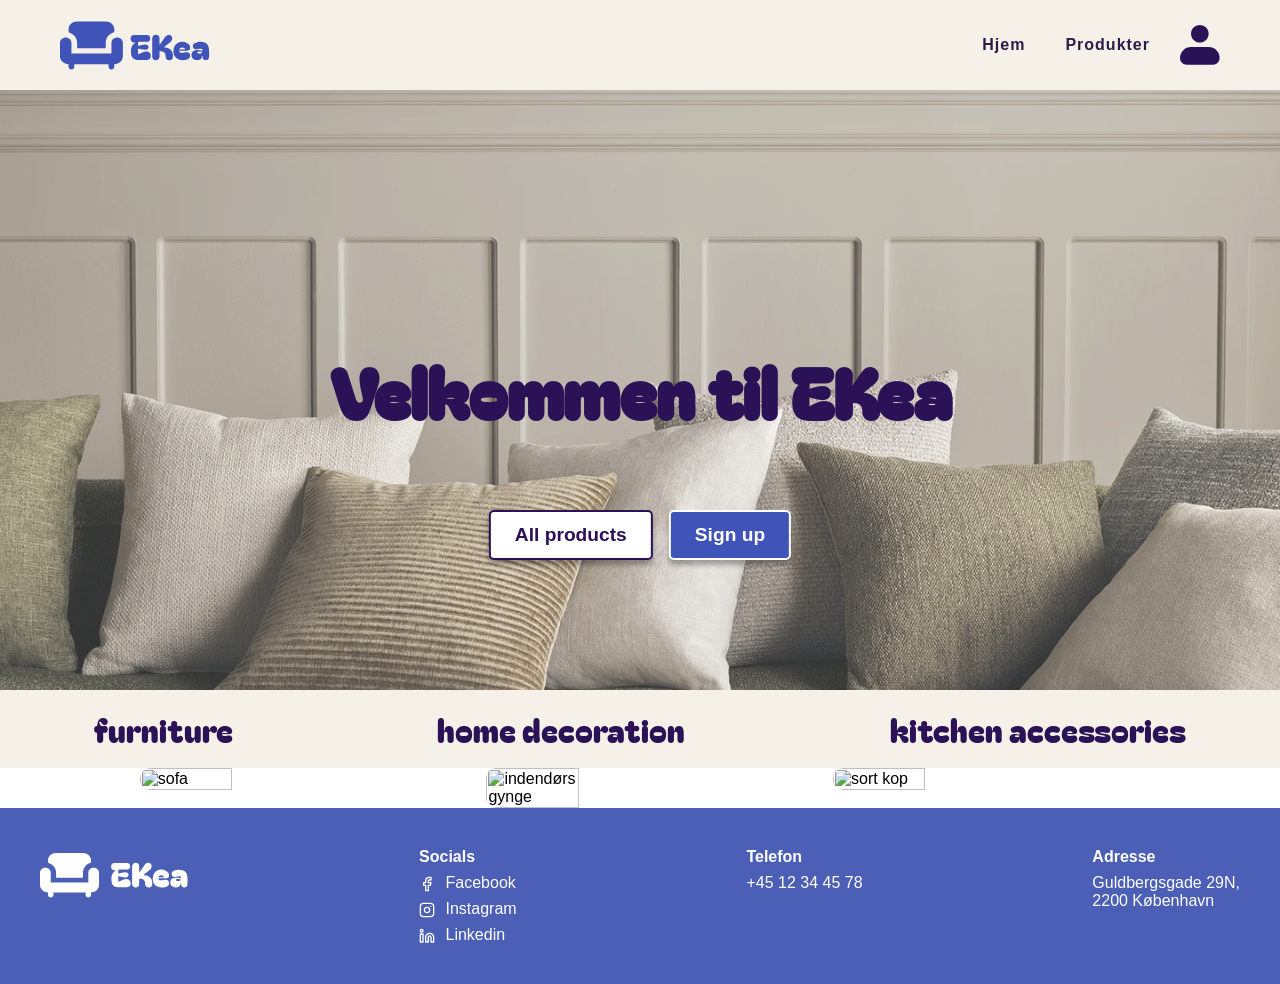
==== index.html @ 4b3858c1 "add js index" ====
<html lang="da">
  <head>
    <meta charset="UTF-8" />
    <meta name="viewport" content="width=device-width, initial-scale=1.0" />
    <title>Ekea</title>
    <link rel="stylesheet" href="css/generel.css" />
    <link rel="stylesheet" href="css/burger.css" />
    <link rel="stylesheet" href="css/index.css" />
    <script src="js/burger.js" defer></script>
    <script src="js/index.js" defer></script>
  </head>
  <body>
    <header>
      <nav class="navbar">
        <div class="logo-header">
          <a href="index.html">
            <svg
              width="303"
              height="101"
              viewBox="0 0 303 101"
              fill="none"
              xmlns="http://www.w3.org/2000/svg"
            >
              <path
                d="M160.32 80.86C158.033 80.86 155.84 80.65 153.74 80.23C151.687 79.81 149.867 79.0167 148.28 77.85C146.74 76.6367 145.503 74.91 144.57 72.67C143.683 70.3833 143.24 67.3967 143.24 63.71C143.24 60.3967 143.683 57.55 144.57 55.17C145.457 52.79 146.507 50.9 147.72 49.5C148.98 48.1 150.123 47.2367 151.15 46.91L150.8 45.58H149.61C147.463 45.58 145.76 44.9033 144.5 43.55C143.287 42.15 142.657 40.26 142.61 37.88C142.563 35.5467 143.17 33.68 144.43 32.28C145.737 30.88 147.463 30.18 149.61 30.18H174.74C179.733 30.18 182.23 32.5133 182.23 37.18C182.23 39.28 181.623 40.96 180.41 42.22C179.197 43.48 177.307 44.11 174.74 44.11H160.25C158.523 44.11 157.66 45.1133 157.66 47.12V52.37C159.993 51.8567 162.42 51.25 164.94 50.55C167.507 49.85 169.933 49.5 172.22 49.5C174.413 49.5 176.047 49.99 177.12 50.97C178.24 51.9033 178.8 53.1867 178.8 54.82C178.8 56.5 178.24 57.83 177.12 58.81C176.047 59.7433 174.413 60.2333 172.22 60.28C169.933 60.3267 167.507 60 164.94 59.3C162.373 58.6 159.923 57.9933 157.59 57.48V66.65C157.59 67.5367 157.823 68.1667 158.29 68.54C158.803 68.8667 159.597 68.7267 160.67 68.12C163.003 66.7667 165.29 65.6933 167.53 64.9C169.77 64.06 171.963 63.64 174.11 63.64C177.143 63.64 179.43 64.4333 180.97 66.02C182.557 67.6067 183.35 69.6833 183.35 72.25C183.35 75.0033 182.51 77.1267 180.83 78.62C179.197 80.1133 176.537 80.86 172.85 80.86H160.32ZM201.778 49.43L212.278 34.59C214.145 31.93 216.175 30.4367 218.368 30.11C220.561 29.7367 222.545 30.25 224.318 31.65C225.485 32.5367 226.255 33.7267 226.628 35.22C227.001 36.7133 226.885 38.3 226.278 39.98C225.671 41.66 224.458 43.2467 222.638 44.74L210.948 54.19V55.66C212.441 55.66 214.191 55.8467 216.198 56.22C218.205 56.5933 220.025 57.4333 221.658 58.74C222.965 59.72 224.085 60.84 225.018 62.1C225.998 63.36 226.768 64.9233 227.328 66.79C227.888 68.61 228.168 70.92 228.168 73.72C228.168 76.0067 227.538 77.85 226.278 79.25C225.065 80.6033 223.245 81.28 220.818 81.28C218.391 81.28 216.525 80.6033 215.218 79.25C213.958 77.85 213.328 76.0067 213.328 73.72C213.328 71.1533 212.908 69.1233 212.068 67.63C211.275 66.09 210.201 64.97 208.848 64.27C207.495 63.57 206.025 63.22 204.438 63.22H201.008V74.21C201.008 76.2167 200.308 77.8733 198.908 79.18C197.555 80.4867 195.805 81.14 193.658 81.14C191.511 81.14 189.738 80.4867 188.338 79.18C186.985 77.8733 186.308 76.2167 186.308 74.21V37.18C186.308 35.1267 186.985 33.4 188.338 32C189.691 30.6 191.465 29.9 193.658 29.9C195.991 29.9 197.788 30.6 199.048 32C200.355 33.3533 201.008 35.0333 201.008 37.04V49.29L201.778 49.43ZM229.153 62.8C229.153 59.1133 229.876 55.87 231.323 53.07C232.816 50.27 234.916 48.0767 237.623 46.49C240.376 44.9033 243.643 44.11 247.423 44.11C250.363 44.11 253 44.6467 255.333 45.72C257.713 46.7933 259.58 48.24 260.933 50.06C262.286 51.8333 262.963 53.7933 262.963 55.94C262.963 58.18 262.31 59.7667 261.003 60.7C259.696 61.6333 257.76 62.1 255.193 62.1H240.493C240.493 63.3133 240.96 64.3167 241.893 65.11C242.873 65.9033 244.506 66.3 246.793 66.3C247.96 66.3 249.033 66.1833 250.013 65.95C251.04 65.7167 252.066 65.5067 253.093 65.32C254.166 65.0867 255.356 64.97 256.663 64.97C258.53 64.97 260.07 65.6467 261.283 67C262.496 68.3067 263.103 70.1267 263.103 72.46C263.103 75.2133 261.68 77.36 258.833 78.9C256.033 80.44 252.346 81.21 247.773 81.21C244.553 81.21 241.52 80.58 238.673 79.32C235.873 78.06 233.586 76.0767 231.813 73.37C230.04 70.6167 229.153 67.0933 229.153 62.8ZM251.833 59.79C252.533 59.79 252.766 59.4633 252.533 58.81C252.346 58.1567 251.786 57.48 250.853 56.78C249.92 56.08 248.566 55.73 246.793 55.73C244.74 55.73 243.2 56.1733 242.173 57.06C241.193 57.9467 240.703 58.8567 240.703 59.79H251.833ZM276.639 81C273.185 81 270.479 80.0667 268.519 78.2C266.605 76.3333 265.649 73.72 265.649 70.36C265.649 67 266.769 64.5733 269.009 63.08C271.249 61.54 274.119 60.77 277.619 60.77C279.672 60.77 281.539 60.91 283.219 61.19C284.899 61.47 286.415 61.8667 287.769 62.38H287.979V61.33C287.979 60.2567 287.582 59.4167 286.789 58.81C285.995 58.1567 284.992 57.8533 283.779 57.9C282.612 57.9 281.609 57.97 280.769 58.11C279.975 58.25 278.972 58.4833 277.759 58.81C275.519 59.37 273.582 59.3233 271.949 58.67C270.315 58.0167 269.195 56.7333 268.589 54.82C268.029 52.8133 268.145 51.1333 268.939 49.78C269.779 48.4267 271.039 47.3767 272.719 46.63C274.165 45.93 275.775 45.3467 277.549 44.88C279.369 44.4133 281.329 44.18 283.429 44.18C289.542 44.18 294.022 45.6733 296.869 48.66C299.762 51.6 301.209 56.5467 301.209 63.5V74.35C301.209 76.2633 300.625 77.85 299.459 79.11C298.292 80.37 296.682 81 294.629 81C292.389 81 290.709 80.37 289.589 79.11C288.515 77.85 287.979 76.31 287.979 74.49V72.88H286.579C286.579 74.0933 286.345 75.33 285.879 76.59C285.459 77.85 284.549 78.9 283.149 79.74C281.795 80.58 279.625 81 276.639 81ZM277.339 65.67C277.339 66.4633 277.619 67.0233 278.179 67.35C278.785 67.6767 280.069 67.84 282.029 67.84C283.802 67.84 285.039 67.6767 285.739 67.35C286.439 67.0233 286.789 66.4633 286.789 65.67C286.789 64.9233 286.439 64.41 285.739 64.13C285.039 63.8033 283.802 63.64 282.029 63.64C280.069 63.64 278.785 63.8033 278.179 64.13C277.619 64.41 277.339 64.9233 277.339 65.67Z"
                fill="#3F53B9"
              />
              <path
                d="M23.0909 100C21.4553 100 20.0852 99.4827 18.9807 98.448C17.8762 97.4133 17.322 96.1344 17.3182 94.6111V89.2222C12.5076 89.2222 8.41856 87.6504 5.05113 84.5069C1.68371 81.3634 0 77.5463 0 73.0555V46.1111C0 43.1472 1.13145 40.6108 3.39436 38.502C5.65727 36.3931 8.3743 35.3369 11.5455 35.3333C14.7166 35.3297 17.4356 36.386 19.7023 38.502C21.9691 40.618 23.0986 43.1544 23.0909 46.1111V67.6667H103.909V46.1111C103.909 43.1472 105.041 40.6108 107.303 38.502C109.566 36.3931 112.283 35.3369 115.454 35.3333C118.626 35.3297 121.345 36.386 123.611 38.502C125.878 40.618 127.008 43.1544 127 46.1111V73.0555C127 77.5463 125.316 81.3634 121.949 84.5069C118.581 87.6504 114.492 89.2222 109.682 89.2222V94.6111C109.682 96.1379 109.128 97.4187 108.019 98.4534C106.911 99.488 105.541 100.004 103.909 100C102.277 99.9964 100.907 99.4791 99.7989 98.448C98.6905 97.4169 98.1363 96.1379 98.1363 94.6111V89.2222H28.8636V94.6111C28.8636 96.1379 28.3094 97.4187 27.2011 98.4534C26.0927 99.488 24.7227 100.004 23.0909 100ZM34.6364 56.8889V46.1111C34.6364 41.1713 33.0258 36.747 29.8046 32.8383C26.5834 28.9295 22.4213 26.1686 17.3182 24.5556V19.1667C17.3182 14.6759 19.0019 10.8588 22.3693 7.71528C25.7367 4.57176 29.8257 3 34.6364 3H92.3636C97.1742 3 101.263 4.57176 104.631 7.71528C107.998 10.8588 109.682 14.6759 109.682 19.1667V24.5556C104.486 25.813 100.301 28.4409 97.1261 32.4395C93.9511 36.438 92.3636 40.9953 92.3636 46.1111V56.8889H34.6364Z"
                fill="#3F53B9"
              />
            </svg>
          </a>
        </div>
        <div>
          <ul class="nav-links">
            <li><a href="index.html">Hjem</a></li>
            <li><a href="produktliste.html">Produkter</a></li>
          </ul>
          <button class="burger">
            <span class="line"></span>
            <span class="line"></span>
            <span class="line"></span>
          </button>
          <a href="profil.html"
            ><img class="profile-icon" src="images/profil.svg" alt=""
          /></a>
        </div>
      </nav>
    </header>
    <main>
      <section class="hero">
        <img src="cosima-classic-cushion_aw25_11 1.png" alt="sofapuder" />
        <h1 class="hero_h1">Velkommen til EKea</h1>
        <div>
          <a class="white" href="#">All products</a>
          <a class="blue" href="#">Sign up</a>
        </div>
      </section>
      <section>
        <div class="container_categories categories" id="categories"></div>
        <div class="category-images"></div>
        <div>
          <img
            src="https://cdn.dummyjson.com/product-images/furniture/annibale-colombo-sofa/3.webp"
            alt="sofa"
          /><img
            src="https://cdn.dummyjson.com/product-images/home-decoration/decoration-swing/1.webp"
            alt="indendørs gynge"
          /><img
            src="https://cdn.dummyjson.com/product-images/kitchen-accessories/black-aluminium-cup/1.webp"
            alt="sort kop"
          />
        </div>
      </section>
    </main>

    <footer>
      <div class="footer-container">
        <div class="footer-logo">
          <img
            src="images/footer-logo.svg"
            alt="Ekea logo"
            class="footer-logo"
          />
        </div>

        <div class="footer-section">
          <h4>Socials</h4>
          <a href="https://www.facebook.com/"
            ><img src="images/Facebook.svg" alt="" /> Facebook</a
          >
          <a href="https://www.instagram.com/"
            ><img src="images/Instagram.svg" alt="" /> Instagram</a
          >
          <a href="https://www.linkedin.com/"
            ><img src="images/Linkedin.svg" alt="" /> Linkedin</a
          >
        </div>

        <div class="footer-section">
          <h4>Telefon</h4>
          <p>+45 12 34 45 78</p>
        </div>

        <div class="footer-section">
          <h4>Adresse</h4>
          <p>
            Guldbergsgade 29N,<br />
            2200 København
          </p>
        </div>
      </div>
    </footer>
  </body>
</html>
---- css/generel.css ----
@import url("https://fonts.googleapis.com/css2?family=Open+Sans:ital,wght@0,300..800;1,300..800&display=swap");
@import url("https://fonts.googleapis.com/css2?family=Bagel+Fat+One&display=swap");
* {
  margin: 0;
  padding: 0;
  box-sizing: border-box;
}

body {
  font-family: Arial, sans-serif;
}

/* HEADER */
.navbar {
  display: flex;
  justify-content: space-between;
  align-items: center;
}

a {
  text-decoration: none;
}
.navbar > div:last-child {
  display: flex;
  align-items: center;
  gap: 30px;
}

.nav-links {
  display: flex;
  list-style: none;
  gap: 40px;
}

.nav-links a {
  text-decoration: none;
  font-size: 24px;
  font-weight: 700;
  color: #2e1a47;
}

.logo-header svg {
  height: 60px;
  width: auto;
}

.navbar img {
  height: 40px;
}
/* HEADER */

header {
  background-color: #f5f1e8;
  padding: 20px 60px;
}

.navbar {
  display: flex;
  align-items: center;
  justify-content: space-between;
}

/* LOGO */

.logo-header svg {
  height: 50px;
  width: auto;
}

/* NAV LINKS */

.nav-links {
  display: flex;
  align-items: center;
  gap: 40px;
  list-style: none;
}

.nav-links li a {
  text-decoration: none;
  color: #2e1a47;
  font-size: 16px;
  font-weight: 600;
  letter-spacing: 1px;
}

.nav-links li a:hover {
  opacity: 0.7;
}

/* FOOTER */

footer {
  background: #4c5fb7;
  color: white;
  padding: 40px;
}
.footer-section a {
  color: #fff;
}

.footer-container {
  display: flex;
  justify-content: space-between;
  align-items: flex-start;
  gap: 40px;
}

.footer-logo img {
  height: 50px;
}

.footer-section {
  display: flex;
  flex-direction: column;
  gap: 8px;
}

.footer-section img {
  height: 16px;
  margin-right: 6px;
  vertical-align: middle;
}
/* PROFIL SIDE */
.profil {
  width: 100%;
  min-height: 100vh;
  display: flex;
  justify-content: center;
  align-items: center;
  background-color: #f2f2f2;
  font-family: Verdana, Geneva, Tahoma, sans-serif;
}

.container {
  width: 450px;
  background: #fff;
  padding: 40px 30px;
  border-radius: 12px;
  box-shadow: -3px 3px 10px rgba(0, 0, 0, 0.2);
  text-align: center;
}

.container h1 {
  margin-bottom: 5px;
}

.subtitle {
  margin-bottom: 30px;
  color: #666;
}

form {
  display: flex;
  flex-direction: column;
  align-items: center;
}

.input-group {
  position: relative;
  width: 100%;
  height: 45px;
  margin-top: 25px;
}

.input-group input {
  width: 100%;
  height: 100%;
  border: none;
  outline: 1.4px solid black;
  border-radius: 8px;
  padding: 8px 12px;
  font-size: 16px;
  background: transparent;
}

.input-group input:focus {
  outline: 2px solid #1976d2;
}

.input-group label {
  position: absolute;
  top: 13px;
  left: 10px;
  font-size: 16px;
  color: rgb(99, 99, 99);
  background: white;
  padding: 0 5px;
  pointer-events: none;
  transition: 0.2s;
}

.input-group input:focus + label,
.input-group input:valid + label {
  top: -10px;
  color: #1976d2;
  font-size: 14px;
}

.password-group .toggle {
  position: absolute;
  right: 10px;
  top: 12px;
  cursor: pointer;
  font-size: 18px;
}

button[type="submit"] {
  width: 100%;
  margin-top: 30px;
  padding: 12px;
  border: none;
  border-radius: 8px;
  background-color: #1976d2;
  color: white;
  font-size: 18px;
  font-weight: bold;
  cursor: pointer;
  transition: 0.2s;
}

button[type="submit"]:hover {
  background-color: #114e8b;
}
.login {
  margin-top: 15px;
  font-size: 14px;
}

.login a {
  color: #3f53b9;
  text-decoration: none;
  font-weight: bold;
}
h1 {
  font-family: "Bagel Fat One", system-ui;
  font-weight: 400;
  font-style: normal;
}

/* TABLET */

@media (max-width: 900px) {
  .header-container {
    padding: 0 10px;
  }

  nav {
    gap: 20px;
  }

  .footer-container {
    flex-wrap: wrap;
  }

  .footer-section {
    width: 45%;
    margin-top: 20px;
  }
}

/* MOBIL */

@media (max-width: 600px) {
  .header-container {
    flex-direction: column;
    gap: 15px;
  }

  nav {
    gap: 15px;
  }

  footer {
    padding: 30px 20px;
  }

  .footer-container {
    flex-direction: column;
    gap: 25px;
  }

  .footer-logo {
    margin-bottom: 10px;
  }

  .footer-section {
    width: 100%;
  }
}
---- css/burger.css ----
.burger {
  width: 30px;
  height: 20px;
  cursor: pointer;
}

.burger .line {
  display: block;
  width: 100%;
  height: 2px;
  background-color: black;
  margin-bottom: 5px;
  transition: 0.2s linear;
}
.burger {
  display: none;
}
@media screen and (width < 800px) {
  header {
    position: relative;
  }
  .nav-links {
    display: none;
  }
  .burger {
    display: block;
    background-color: transparent;
    border: 0;
    flex: 0 0 auto;
    margin: 0;
  }
  .burger.active .line:nth-child(1) {
    transform: rotate(45deg) translate(5px, 5px);
    transition: 0.2s linear;
  }
  .burger.active .line:nth-child(2) {
    opacity: 0;
    transition: 0.15s linear;
  }
  .burger.active .line:nth-child(3) {
    transform: rotate(-45deg) translate(5px, -5px);
    transition: 0.2s linear;
  }
  nav.active .nav-links {
    display: block;
    background-color: #e6e2d9;
    border-radius: 20px;
    box-shadow: var(--drop-shadow);
    position: absolute;
    top: 100%;
    right: 0.3em;
    width: 150px;
    z-index: 1;
    /* background-color: blue; */
  }
  header > nav li > a:after {
    content: "";
  }
  nav.active .nav-links li {
    margin: 30px 30px;
    text-align: left;
  }
}
---- css/index.css ----
.hero {
  position: relative;
  text-align: center;
  width: 100%;
  max-height: 600px;
  overflow: hidden;
}

.hero img {
  width: 100%;
  height: auto;
  display: block;
}

.hero_h1 {
  position: absolute;
  top: 50%;
  left: 50%;
  transform: translate(-50%, -50%);
  color: #2b1155;
  font-size: clamp(30px, 5.5vw, 80px);
  font-weight: bold;
}

.hero div {
  position: absolute;
  top: 70%;
  left: 50%;
  transform: translateX(-50%);
  display: flex;
  gap: 1rem;
}

/* HERO Knapper responsivt */
.hero div a,
.hero div button {
  display: inline-block;
  padding: clamp(0.5rem, 2vw, 0.75rem) clamp(1rem, 5vw, 1.5rem);
  font-size: clamp(0.9rem, 2vw, 1.2rem);
  border-radius: 5px;
  font-weight: bold;
  text-decoration: none;
  text-align: center;
  box-shadow: 0 5px 5px rgba(0, 0, 0, 0.3);
  transition: background 0.3s;
}

.hero div .white {
  background-color: #fff;
  color: #2b1155;
  border: 2px solid #2b1155;
}

.hero div .white:hover {
  background-color: #d0d8ff;
}

.hero div .blue {
  background-color: #3f53b9;
  color: #fff;
  border: 2px solid #fff;
}

.hero div .blue:hover {
  background-color: #2d3a8c;
}

section:nth-of-type(2) {
  display: flex;
  flex-direction: column;
  align-items: center;
}

section:nth-of-type(2) > div:first-child {
  display: flex;
  justify-content: space-around;
}

section:nth-of-type(2) > div:first-child p {
  font-weight: bold;
  text-align: center;
}

section:nth-of-type(2) > div:last-child {
  display: flex;
  justify-content: space-around;
  width: 80%;
  gap: 1rem;
}

section:nth-of-type(2) > div:last-child img {
  width: 30%;
  border-radius: 10px;
  object-fit: cover;
}

.categories {
  background-color: #f5f1e8;
  width: 100%;
  display: flex;
  justify-content: center;
  padding: 1rem 0;
}

.categories .container_categories {
  display: flex;
  gap: 2rem;
  justify-content: space-between; /* Fordeler overskrifterne ligeligt over bredden */
  width: 80%; /* Samme som billedernes container */
  margin: 0 auto; /* Centrerer containeren */
}

.categories {
  background-color: #f5f1e8;
  font-family: "Bagel Fat One", system-ui;
  font-size: clamp(20px, 2.5vw, 40px);
  font-style: normal;
  width: 100%;
  display: flex;
  justify-content: center;
  gap: 1rem;
  padding: 1rem 0;
}
.categories a {
  color: #2b1155;
}
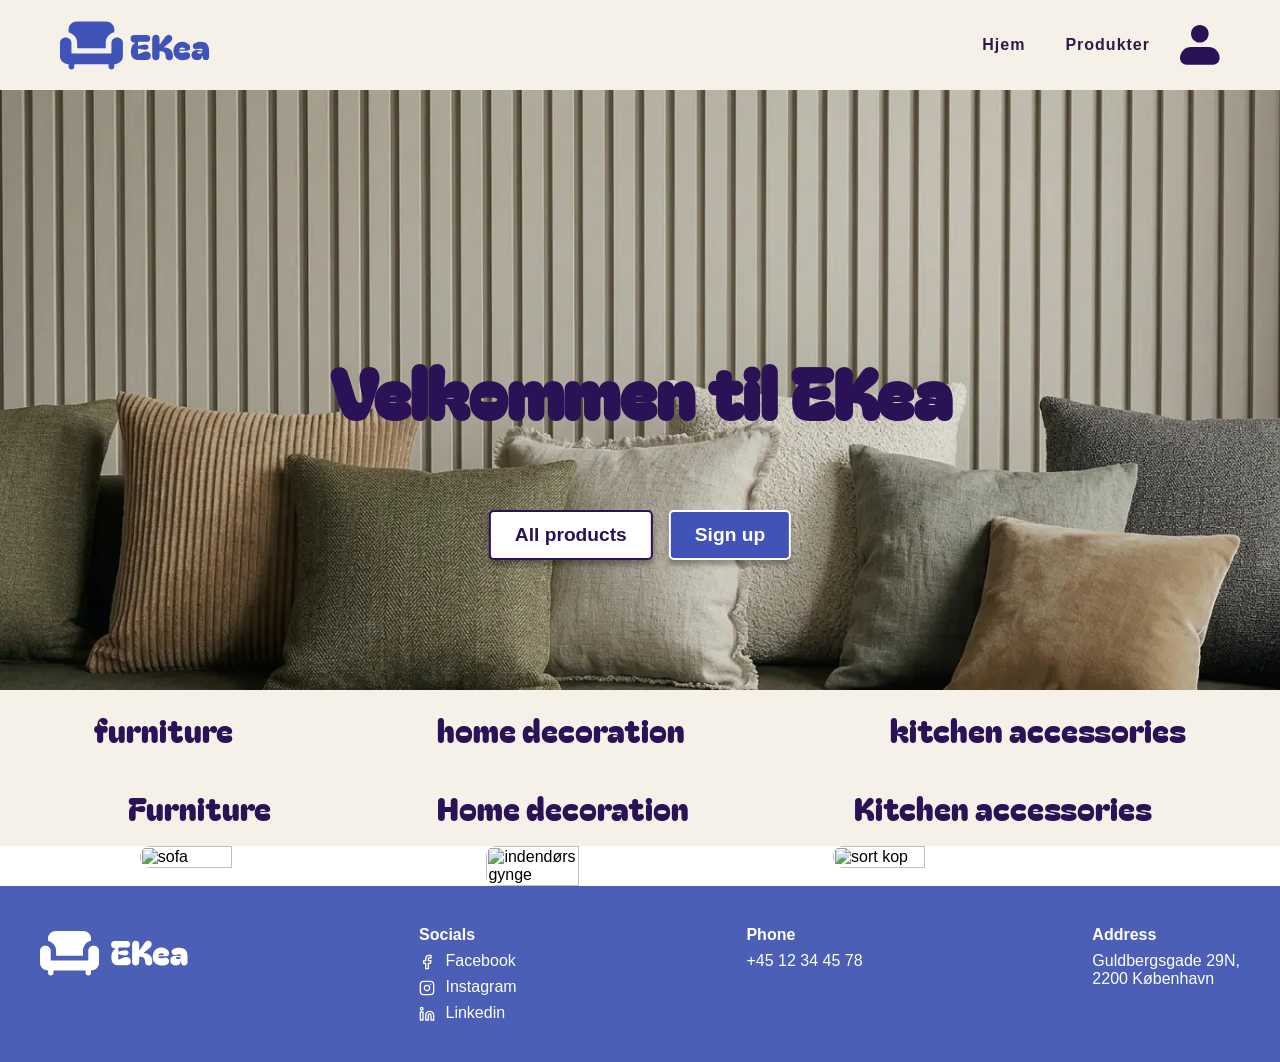
==== commit d4a3038a: "Merge branch 'main' into sofie-dynamisk-index" ====
--- a/index.html
+++ b/index.html
@@ -50,7 +50,7 @@
     </header>
     <main>
       <section class="hero">
-        <img src="cosima-classic-cushion_aw25_11 1.png" alt="sofapuder" />
+        <img src="images/hero.webp" alt="sofapuder" />
         <h1 class="hero_h1">Velkommen til EKea</h1>
         <div>
           <a class="white" href="#">All products</a>
@@ -60,6 +60,9 @@
       <section>
         <div class="container_categories categories" id="categories"></div>
         <div class="category-images"></div>
+        <div class="categories">
+          <div class="container_categories"><a href="#">Furniture</a><a href="#">Home decoration</a><a href="#">Kitchen accessories</a></div>
+        </div>
         <div>
           <img
             src="https://cdn.dummyjson.com/product-images/furniture/annibale-colombo-sofa/3.webp"
@@ -99,12 +102,12 @@
         </div>
 
         <div class="footer-section">
-          <h4>Telefon</h4>
+          <h4>Phone</h4>
           <p>+45 12 34 45 78</p>
         </div>
 
         <div class="footer-section">
-          <h4>Adresse</h4>
+          <h4>Address</h4>
           <p>
             Guldbergsgade 29N,<br />
             2200 København
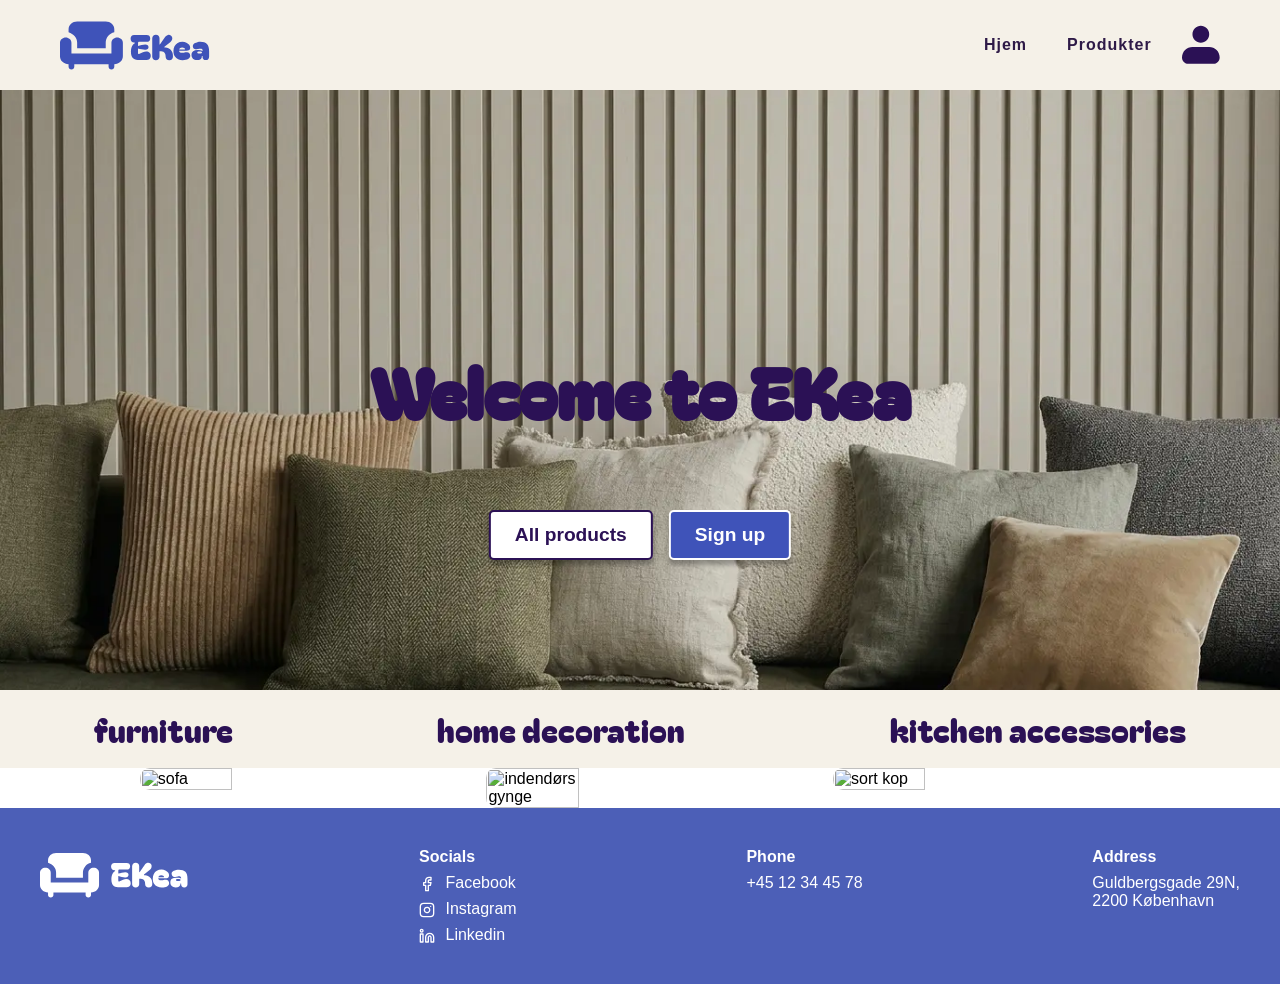
==== commit e9568d44: "add css til mobil" ====
--- a/index.html
+++ b/index.html
@@ -51,18 +51,21 @@
     <main>
       <section class="hero">
         <img src="images/hero.webp" alt="sofapuder" />
-        <h1 class="hero_h1">Velkommen til EKea</h1>
+        <h1 class="hero_h1">Welcome to EKea</h1>
         <div>
-          <a class="white" href="#">All products</a>
-          <a class="blue" href="#">Sign up</a>
+          <a class="white" href="produktliste.html">All products</a>
+          <a class="blue" href="profil.html">Sign up</a>
         </div>
       </section>
       <section>
         <div class="container_categories categories" id="categories"></div>
         <div class="category-images"></div>
-        <div class="categories">
-          <div class="container_categories"><a href="#">Furniture</a><a href="#">Home decoration</a><a href="#">Kitchen accessories</a></div>
-        </div>
+        <!-- <div class="categories">
+          <div class="container_categories">
+            <a href="#">Furniture</a><a href="#">Home decoration</a
+            ><a href="#">Kitchen accessories</a>
+          </div>
+        </div> -->
         <div>
           <img
             src="https://cdn.dummyjson.com/product-images/furniture/annibale-colombo-sofa/3.webp"
--- a/css/generel.css
+++ b/css/generel.css
@@ -47,6 +47,24 @@
 .navbar img {
   height: 40px;
 }
+.nav-right {
+  display: flex;
+  align-items: center;
+  gap: 16px;
+}
+.profile-icon {
+  width: clamp(26px, 3vw, 40px);
+  height: auto;
+}
+@media (max-width: 800px) {
+  .burger {
+    order: 2;
+  }
+
+  .nav-right a {
+    order: 1;
+  }
+}
 /* HEADER */
 
 header {
@@ -128,7 +146,6 @@
   display: flex;
   justify-content: center;
   align-items: center;
-  background-color: #f2f2f2;
   font-family: Verdana, Geneva, Tahoma, sans-serif;
 }
 
--- a/css/index.css
+++ b/css/index.css
@@ -124,3 +124,69 @@
 .categories a {
   color: #2b1155;
 }
+
+@media (max-width: 600px) {
+  .hero {
+    max-height: none;
+  }
+
+  .hero_h1 {
+    font-size: 45px;
+    width: 90%;
+    top: 30%;
+    left: 50%;
+  }
+
+  .hero div {
+    top: 68%;
+    width: 90%;
+    gap: 12px;
+  }
+
+  .hero div a {
+    flex: 1;
+    padding: 10px 12px;
+    font-size: 14px;
+    border-radius: 6px;
+  }
+
+  .categories {
+    padding: 12px 0;
+  }
+
+  .categories .container_categories {
+    width: 92%;
+    gap: 12px;
+    justify-content: space-between;
+    font-size: 27px;
+  }
+
+  section:nth-of-type(2) > div:last-child {
+    width: 92%;
+    flex-direction: column;
+    gap: 20px;
+  }
+
+  section:nth-of-type(2) > div:last-child img {
+    width: 100%;
+    height: auto;
+    border-radius: 12px;
+  }
+
+  /* footer {
+    padding: 28px 18px;
+  }
+
+  .footer-container {
+    flex-direction: column;
+    gap: 22px;
+  }
+
+  .footer-logo img {
+    height: 42px;
+  }
+
+  .footer-section h4 {
+    margin-bottom: 6px;
+  } */
+}
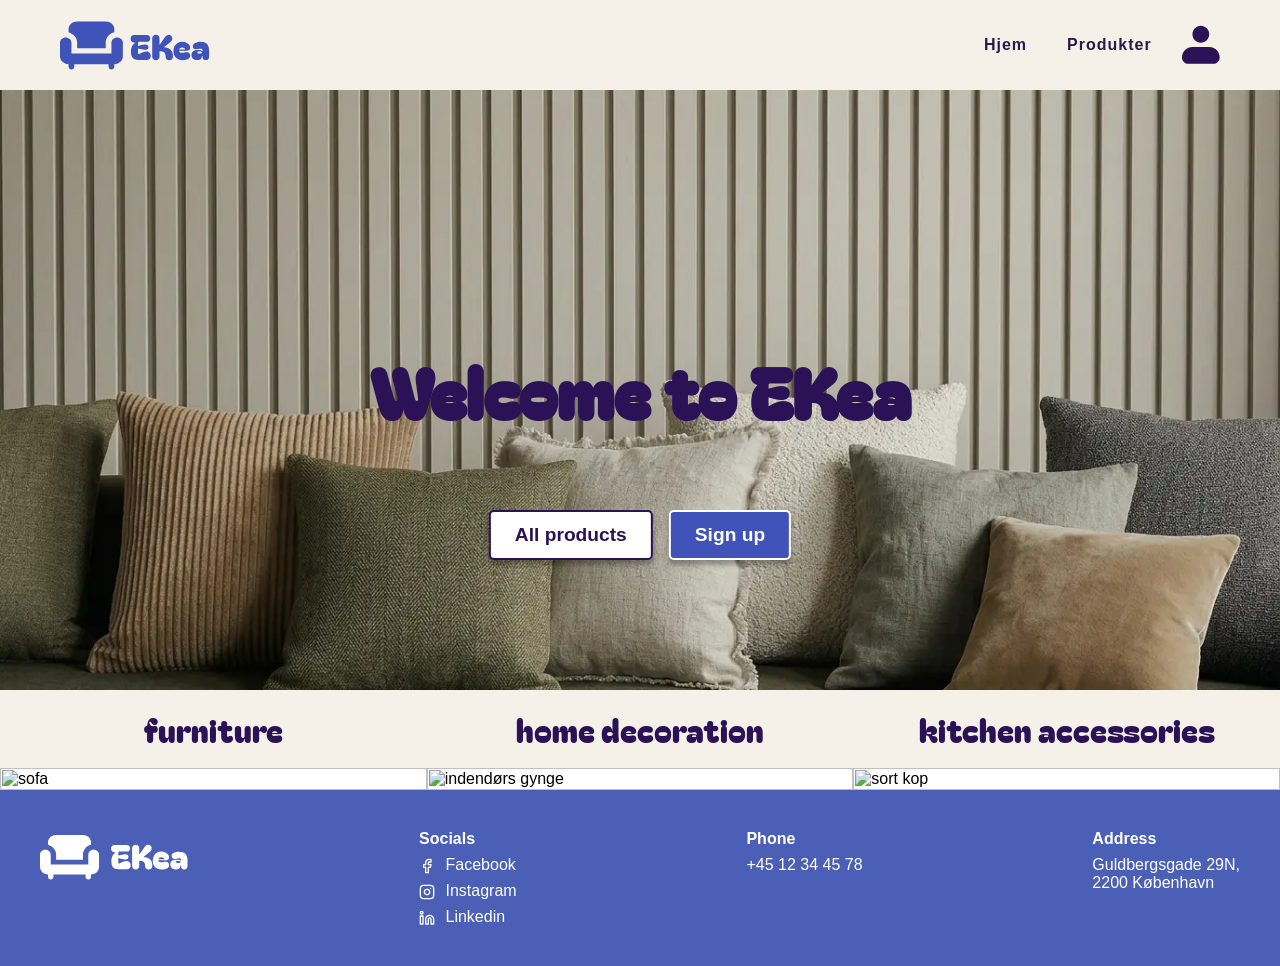
==== commit 537056c0: "Refactor category section and enhance carousel functionality in index.html and index.css" ====
--- a/index.html
+++ b/index.html
@@ -57,26 +57,20 @@
           <a class="blue" href="profil.html">Sign up</a>
         </div>
       </section>
-      <section>
-        <div class="container_categories categories" id="categories"></div>
-        <div class="category-images"></div>
-        <!-- <div class="categories">
-          <div class="container_categories">
-            <a href="#">Furniture</a><a href="#">Home decoration</a
-            ><a href="#">Kitchen accessories</a>
+      <section class="categories-section">
+        <div class="category-carousel">
+          <div class="category-slide">
+            <a class="category-label" href="produktliste.html?category=furniture">furniture</a>
+            <img src="https://cdn.dummyjson.com/product-images/furniture/annibale-colombo-sofa/3.webp" alt="sofa" />
           </div>
-        </div> -->
-        <div>
-          <img
-            src="https://cdn.dummyjson.com/product-images/furniture/annibale-colombo-sofa/3.webp"
-            alt="sofa"
-          /><img
-            src="https://cdn.dummyjson.com/product-images/home-decoration/decoration-swing/1.webp"
-            alt="indendørs gynge"
-          /><img
-            src="https://cdn.dummyjson.com/product-images/kitchen-accessories/black-aluminium-cup/1.webp"
-            alt="sort kop"
-          />
+          <div class="category-slide">
+            <a class="category-label" href="produktliste.html?category=home-decoration">home decoration</a>
+            <img src="https://cdn.dummyjson.com/product-images/home-decoration/decoration-swing/1.webp" alt="indendørs gynge" />
+          </div>
+          <div class="category-slide">
+            <a class="category-label" href="produktliste.html?category=kitchen-accessories">kitchen accessories</a>
+            <img src="https://cdn.dummyjson.com/product-images/kitchen-accessories/black-aluminium-cup/1.webp" alt="sort kop" />
+          </div>
         </div>
       </section>
     </main>
--- a/css/index.css
+++ b/css/index.css
@@ -65,64 +65,33 @@
   background-color: #2d3a8c;
 }
 
-section:nth-of-type(2) {
+/* ---- Kategori-karrusel ---- */
+.category-carousel {
+  display: flex;
+  width: 100%;
+}
+
+.category-slide {
+  flex: 1;
   display: flex;
   flex-direction: column;
-  align-items: center;
 }
 
-section:nth-of-type(2) > div:first-child {
-  display: flex;
-  justify-content: space-around;
-}
-
-section:nth-of-type(2) > div:first-child p {
-  font-weight: bold;
+.category-label {
+  display: block;
+  background-color: #f5f1e8;
+  font-family: "Bagel Fat One", system-ui;
+  font-size: clamp(20px, 2.5vw, 40px);
+  color: #2b1155;
+  text-decoration: none;
+  padding: 1rem;
   text-align: center;
 }
 
-section:nth-of-type(2) > div:last-child {
-  display: flex;
-  justify-content: space-around;
-  width: 80%;
-  gap: 1rem;
-}
-
-section:nth-of-type(2) > div:last-child img {
-  width: 30%;
-  border-radius: 10px;
+.category-slide img {
+  width: 100%;
+  height: auto;
   object-fit: cover;
-}
-
-.categories {
-  background-color: #f5f1e8;
-  width: 100%;
-  display: flex;
-  justify-content: center;
-  padding: 1rem 0;
-}
-
-.categories .container_categories {
-  display: flex;
-  gap: 2rem;
-  justify-content: space-between; /* Fordeler overskrifterne ligeligt over bredden */
-  width: 80%; /* Samme som billedernes container */
-  margin: 0 auto; /* Centrerer containeren */
-}
-
-.categories {
-  background-color: #f5f1e8;
-  font-family: "Bagel Fat One", system-ui;
-  font-size: clamp(20px, 2.5vw, 40px);
-  font-style: normal;
-  width: 100%;
-  display: flex;
-  justify-content: center;
-  gap: 1rem;
-  padding: 1rem 0;
-}
-.categories a {
-  color: #2b1155;
 }
 
 @media (max-width: 600px) {
@@ -150,27 +119,20 @@
     border-radius: 6px;
   }
 
-  .categories {
-    padding: 12px 0;
+  .category-carousel {
+    overflow-x: scroll;
+    scroll-snap-type: x mandatory;
+    scrollbar-width: none;
+    flex-wrap: nowrap;
   }
 
-  .categories .container_categories {
-    width: 92%;
-    gap: 12px;
-    justify-content: space-between;
-    font-size: 27px;
+  .category-carousel::-webkit-scrollbar {
+    display: none;
   }
 
-  section:nth-of-type(2) > div:last-child {
-    width: 92%;
-    flex-direction: column;
-    gap: 20px;
-  }
-
-  section:nth-of-type(2) > div:last-child img {
-    width: 100%;
-    height: auto;
-    border-radius: 12px;
+  .category-slide {
+    flex: 0 0 100%;
+    scroll-snap-align: start;
   }
 
   /* footer {
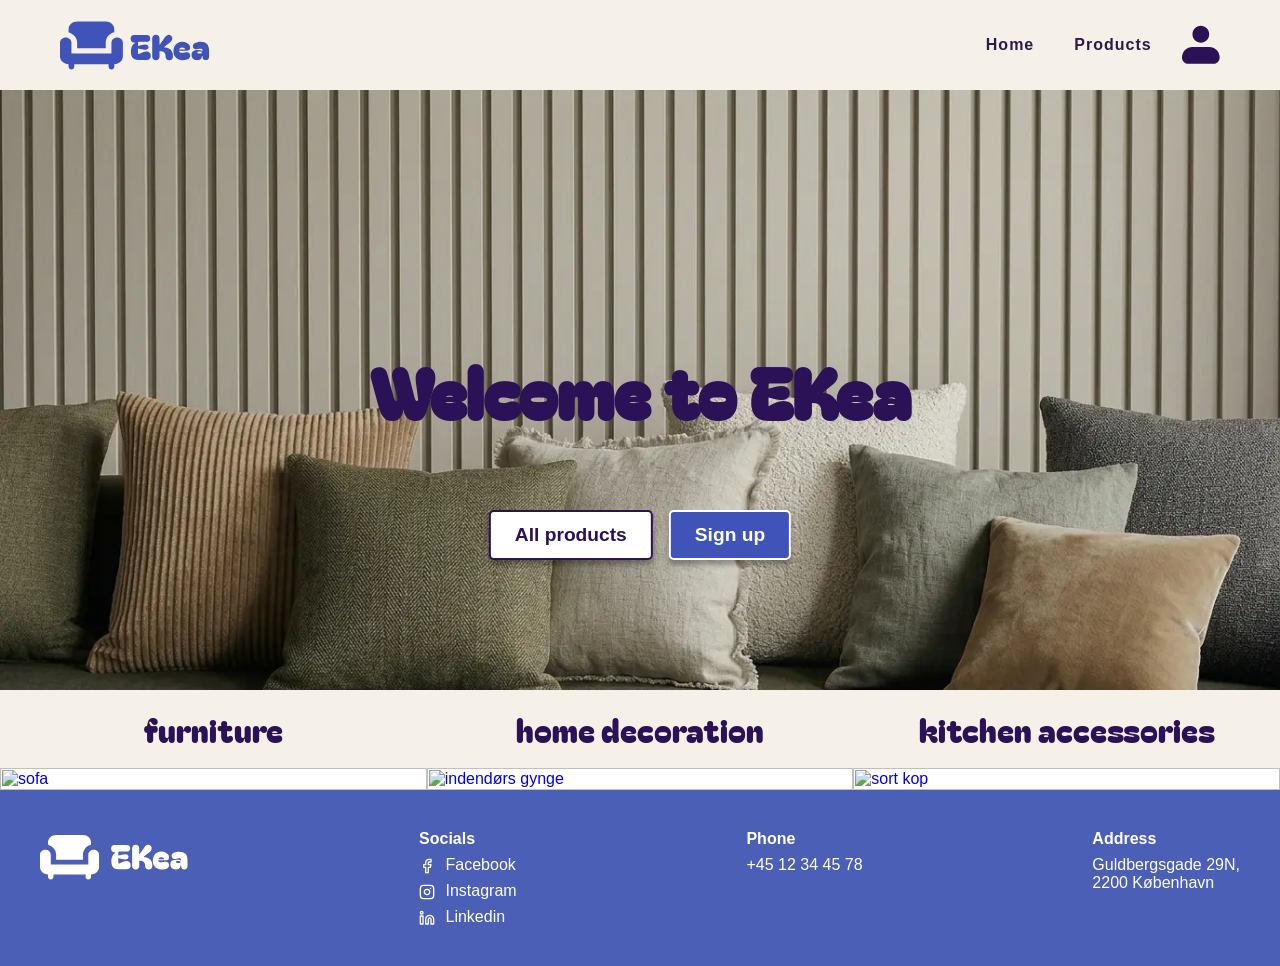
==== commit ae77095c: "Update navigation links to English and enhance active category highlighting in CSS" ====
--- a/index.html
+++ b/index.html
@@ -34,8 +34,8 @@
         </div>
         <div>
           <ul class="nav-links">
-            <li><a href="index.html">Hjem</a></li>
-            <li><a href="produktliste.html">Produkter</a></li>
+            <li><a href="index.html">Home</a></li>
+            <li><a href="produktliste.html">Products</a></li>
           </ul>
           <button class="burger">
             <span class="line"></span>
@@ -58,19 +58,51 @@
         </div>
       </section>
       <section class="categories-section">
-        <div class="category-carousel">
-          <div class="category-slide">
-            <a class="category-label" href="produktliste.html?category=furniture">furniture</a>
-            <img src="https://cdn.dummyjson.com/product-images/furniture/annibale-colombo-sofa/3.webp" alt="sofa" />
+        <div class="carousel-wrapper">
+          <button class="carousel-arrow left" onclick="slideCarousel(-1)">
+            &#8592;
+          </button>
+          <div class="category-carousel">
+            <div class="category-slide">
+              <a
+                class="category-label"
+                href="produktliste.html?category=furniture"
+                >furniture</a
+              >
+              <a href="produktliste.html?category=furniture"
+                ><img
+                  src="https://cdn.dummyjson.com/product-images/furniture/annibale-colombo-sofa/3.webp"
+                  alt="sofa"
+              /></a>
+            </div>
+            <div class="category-slide">
+              <a
+                class="category-label"
+                href="produktliste.html?category=home-decoration"
+                >home decoration</a
+              >
+              <a href="produktliste.html?category=home-decoration"
+                ><img
+                  src="https://cdn.dummyjson.com/product-images/home-decoration/decoration-swing/1.webp"
+                  alt="indendørs gynge"
+              /></a>
+            </div>
+            <div class="category-slide">
+              <a
+                class="category-label"
+                href="produktliste.html?category=kitchen-accessories"
+                >kitchen accessories</a
+              >
+              <a href="produktliste.html?category=kitchen-accessories"
+                ><img
+                  src="https://cdn.dummyjson.com/product-images/kitchen-accessories/black-aluminium-cup/1.webp"
+                  alt="sort kop"
+              /></a>
+            </div>
           </div>
-          <div class="category-slide">
-            <a class="category-label" href="produktliste.html?category=home-decoration">home decoration</a>
-            <img src="https://cdn.dummyjson.com/product-images/home-decoration/decoration-swing/1.webp" alt="indendørs gynge" />
-          </div>
-          <div class="category-slide">
-            <a class="category-label" href="produktliste.html?category=kitchen-accessories">kitchen accessories</a>
-            <img src="https://cdn.dummyjson.com/product-images/kitchen-accessories/black-aluminium-cup/1.webp" alt="sort kop" />
-          </div>
+          <button class="carousel-arrow right" onclick="slideCarousel(1)">
+            &#8594;
+          </button>
         </div>
       </section>
     </main>
--- a/css/index.css
+++ b/css/index.css
@@ -66,6 +66,37 @@
 }
 
 /* ---- Kategori-karrusel ---- */
+.carousel-wrapper {
+  position: relative;
+  width: 100%;
+}
+
+.carousel-arrow {
+  position: absolute;
+  top: 50%;
+  transform: translateY(-50%);
+  background: white;
+  border: 2px solid #333;
+  border-radius: 50%;
+  width: 42px;
+  height: 42px;
+  display: flex;
+  align-items: center;
+  justify-content: center;
+  cursor: pointer;
+  font-size: 1rem;
+  z-index: 2;
+  display: none;
+}
+
+.carousel-arrow.left {
+  left: 12px;
+}
+
+.carousel-arrow.right {
+  right: 12px;
+}
+
 .category-carousel {
   display: flex;
   width: 100%;
@@ -119,6 +150,10 @@
     border-radius: 6px;
   }
 
+  .carousel-arrow {
+    display: flex;
+  }
+
   .category-carousel {
     overflow-x: scroll;
     scroll-snap-type: x mandatory;
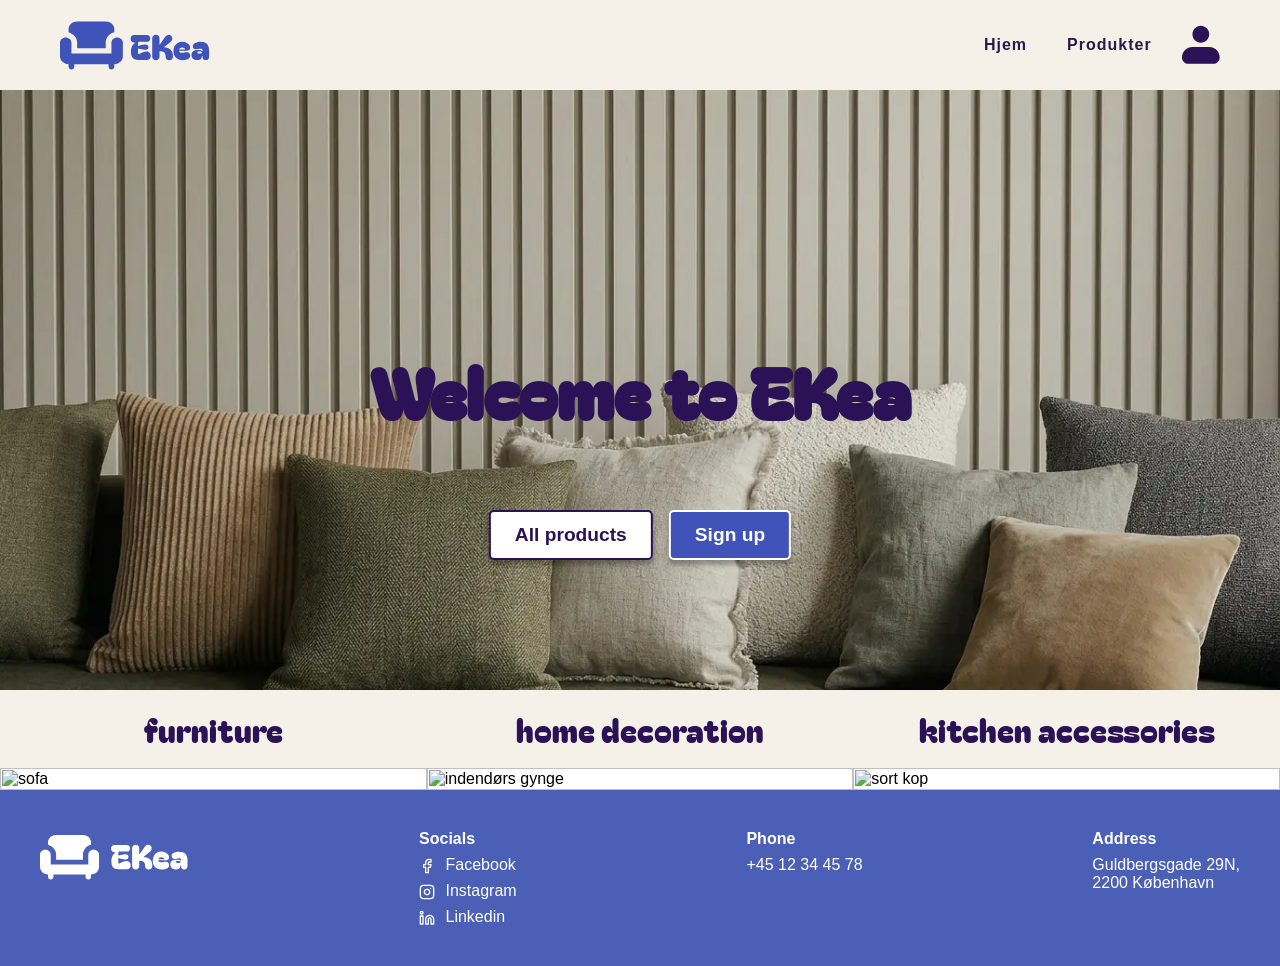
==== commit 67badfa0: "Enhance hover effects for category labels and improve accessibility of social media links in footer" ====
--- a/index.html
+++ b/index.html
@@ -14,13 +14,7 @@
       <nav class="navbar">
         <div class="logo-header">
           <a href="index.html">
-            <svg
-              width="303"
-              height="101"
-              viewBox="0 0 303 101"
-              fill="none"
-              xmlns="http://www.w3.org/2000/svg"
-            >
+            <svg width="303" height="101" viewBox="0 0 303 101" fill="none" xmlns="http://www.w3.org/2000/svg">
               <path
                 d="M160.32 80.86C158.033 80.86 155.84 80.65 153.74 80.23C151.687 79.81 149.867 79.0167 148.28 77.85C146.74 76.6367 145.503 74.91 144.57 72.67C143.683 70.3833 143.24 67.3967 143.24 63.71C143.24 60.3967 143.683 57.55 144.57 55.17C145.457 52.79 146.507 50.9 147.72 49.5C148.98 48.1 150.123 47.2367 151.15 46.91L150.8 45.58H149.61C147.463 45.58 145.76 44.9033 144.5 43.55C143.287 42.15 142.657 40.26 142.61 37.88C142.563 35.5467 143.17 33.68 144.43 32.28C145.737 30.88 147.463 30.18 149.61 30.18H174.74C179.733 30.18 182.23 32.5133 182.23 37.18C182.23 39.28 181.623 40.96 180.41 42.22C179.197 43.48 177.307 44.11 174.74 44.11H160.25C158.523 44.11 157.66 45.1133 157.66 47.12V52.37C159.993 51.8567 162.42 51.25 164.94 50.55C167.507 49.85 169.933 49.5 172.22 49.5C174.413 49.5 176.047 49.99 177.12 50.97C178.24 51.9033 178.8 53.1867 178.8 54.82C178.8 56.5 178.24 57.83 177.12 58.81C176.047 59.7433 174.413 60.2333 172.22 60.28C169.933 60.3267 167.507 60 164.94 59.3C162.373 58.6 159.923 57.9933 157.59 57.48V66.65C157.59 67.5367 157.823 68.1667 158.29 68.54C158.803 68.8667 159.597 68.7267 160.67 68.12C163.003 66.7667 165.29 65.6933 167.53 64.9C169.77 64.06 171.963 63.64 174.11 63.64C177.143 63.64 179.43 64.4333 180.97 66.02C182.557 67.6067 183.35 69.6833 183.35 72.25C183.35 75.0033 182.51 77.1267 180.83 78.62C179.197 80.1133 176.537 80.86 172.85 80.86H160.32ZM201.778 49.43L212.278 34.59C214.145 31.93 216.175 30.4367 218.368 30.11C220.561 29.7367 222.545 30.25 224.318 31.65C225.485 32.5367 226.255 33.7267 226.628 35.22C227.001 36.7133 226.885 38.3 226.278 39.98C225.671 41.66 224.458 43.2467 222.638 44.74L210.948 54.19V55.66C212.441 55.66 214.191 55.8467 216.198 56.22C218.205 56.5933 220.025 57.4333 221.658 58.74C222.965 59.72 224.085 60.84 225.018 62.1C225.998 63.36 226.768 64.9233 227.328 66.79C227.888 68.61 228.168 70.92 228.168 73.72C228.168 76.0067 227.538 77.85 226.278 79.25C225.065 80.6033 223.245 81.28 220.818 81.28C218.391 81.28 216.525 80.6033 215.218 79.25C213.958 77.85 213.328 76.0067 213.328 73.72C213.328 71.1533 212.908 69.1233 212.068 67.63C211.275 66.09 210.201 64.97 208.848 64.27C207.495 63.57 206.025 63.22 204.438 63.22H201.008V74.21C201.008 76.2167 200.308 77.8733 198.908 79.18C197.555 80.4867 195.805 81.14 193.658 81.14C191.511 81.14 189.738 80.4867 188.338 79.18C186.985 77.8733 186.308 76.2167 186.308 74.21V37.18C186.308 35.1267 186.985 33.4 188.338 32C189.691 30.6 191.465 29.9 193.658 29.9C195.991 29.9 197.788 30.6 199.048 32C200.355 33.3533 201.008 35.0333 201.008 37.04V49.29L201.778 49.43ZM229.153 62.8C229.153 59.1133 229.876 55.87 231.323 53.07C232.816 50.27 234.916 48.0767 237.623 46.49C240.376 44.9033 243.643 44.11 247.423 44.11C250.363 44.11 253 44.6467 255.333 45.72C257.713 46.7933 259.58 48.24 260.933 50.06C262.286 51.8333 262.963 53.7933 262.963 55.94C262.963 58.18 262.31 59.7667 261.003 60.7C259.696 61.6333 257.76 62.1 255.193 62.1H240.493C240.493 63.3133 240.96 64.3167 241.893 65.11C242.873 65.9033 244.506 66.3 246.793 66.3C247.96 66.3 249.033 66.1833 250.013 65.95C251.04 65.7167 252.066 65.5067 253.093 65.32C254.166 65.0867 255.356 64.97 256.663 64.97C258.53 64.97 260.07 65.6467 261.283 67C262.496 68.3067 263.103 70.1267 263.103 72.46C263.103 75.2133 261.68 77.36 258.833 78.9C256.033 80.44 252.346 81.21 247.773 81.21C244.553 81.21 241.52 80.58 238.673 79.32C235.873 78.06 233.586 76.0767 231.813 73.37C230.04 70.6167 229.153 67.0933 229.153 62.8ZM251.833 59.79C252.533 59.79 252.766 59.4633 252.533 58.81C252.346 58.1567 251.786 57.48 250.853 56.78C249.92 56.08 248.566 55.73 246.793 55.73C244.74 55.73 243.2 56.1733 242.173 57.06C241.193 57.9467 240.703 58.8567 240.703 59.79H251.833ZM276.639 81C273.185 81 270.479 80.0667 268.519 78.2C266.605 76.3333 265.649 73.72 265.649 70.36C265.649 67 266.769 64.5733 269.009 63.08C271.249 61.54 274.119 60.77 277.619 60.77C279.672 60.77 281.539 60.91 283.219 61.19C284.899 61.47 286.415 61.8667 287.769 62.38H287.979V61.33C287.979 60.2567 287.582 59.4167 286.789 58.81C285.995 58.1567 284.992 57.8533 283.779 57.9C282.612 57.9 281.609 57.97 280.769 58.11C279.975 58.25 278.972 58.4833 277.759 58.81C275.519 59.37 273.582 59.3233 271.949 58.67C270.315 58.0167 269.195 56.7333 268.589 54.82C268.029 52.8133 268.145 51.1333 268.939 49.78C269.779 48.4267 271.039 47.3767 272.719 46.63C274.165 45.93 275.775 45.3467 277.549 44.88C279.369 44.4133 281.329 44.18 283.429 44.18C289.542 44.18 294.022 45.6733 296.869 48.66C299.762 51.6 301.209 56.5467 301.209 63.5V74.35C301.209 76.2633 300.625 77.85 299.459 79.11C298.292 80.37 296.682 81 294.629 81C292.389 81 290.709 80.37 289.589 79.11C288.515 77.85 287.979 76.31 287.979 74.49V72.88H286.579C286.579 74.0933 286.345 75.33 285.879 76.59C285.459 77.85 284.549 78.9 283.149 79.74C281.795 80.58 279.625 81 276.639 81ZM277.339 65.67C277.339 66.4633 277.619 67.0233 278.179 67.35C278.785 67.6767 280.069 67.84 282.029 67.84C283.802 67.84 285.039 67.6767 285.739 67.35C286.439 67.0233 286.789 66.4633 286.789 65.67C286.789 64.9233 286.439 64.41 285.739 64.13C285.039 63.8033 283.802 63.64 282.029 63.64C280.069 63.64 278.785 63.8033 278.179 64.13C277.619 64.41 277.339 64.9233 277.339 65.67Z"
                 fill="#3F53B9"
@@ -34,17 +28,15 @@
         </div>
         <div>
           <ul class="nav-links">
-            <li><a href="index.html">Home</a></li>
-            <li><a href="produktliste.html">Products</a></li>
+            <li><a href="index.html">Hjem</a></li>
+            <li><a href="produktliste.html">Produkter</a></li>
           </ul>
           <button class="burger">
             <span class="line"></span>
             <span class="line"></span>
             <span class="line"></span>
           </button>
-          <a href="profil.html"
-            ><img class="profile-icon" src="images/profil.svg" alt=""
-          /></a>
+          <a href="profil.html"><img class="profile-icon" src="images/profil.svg" alt="" /></a>
         </div>
       </nav>
     </header>
@@ -59,50 +51,22 @@
       </section>
       <section class="categories-section">
         <div class="carousel-wrapper">
-          <button class="carousel-arrow left" onclick="slideCarousel(-1)">
-            &#8592;
-          </button>
+          <button class="carousel-arrow left" onclick="slideCarousel(-1)">&#8592;</button>
           <div class="category-carousel">
             <div class="category-slide">
-              <a
-                class="category-label"
-                href="produktliste.html?category=furniture"
-                >furniture</a
-              >
-              <a href="produktliste.html?category=furniture"
-                ><img
-                  src="https://cdn.dummyjson.com/product-images/furniture/annibale-colombo-sofa/3.webp"
-                  alt="sofa"
-              /></a>
+              <a class="category-label" href="produktliste.html?category=furniture">furniture</a>
+              <img src="https://cdn.dummyjson.com/product-images/furniture/annibale-colombo-sofa/3.webp" alt="sofa" />
             </div>
             <div class="category-slide">
-              <a
-                class="category-label"
-                href="produktliste.html?category=home-decoration"
-                >home decoration</a
-              >
-              <a href="produktliste.html?category=home-decoration"
-                ><img
-                  src="https://cdn.dummyjson.com/product-images/home-decoration/decoration-swing/1.webp"
-                  alt="indendørs gynge"
-              /></a>
+              <a class="category-label" href="produktliste.html?category=home-decoration">home decoration</a>
+              <img src="https://cdn.dummyjson.com/product-images/home-decoration/decoration-swing/1.webp" alt="indendørs gynge" />
             </div>
             <div class="category-slide">
-              <a
-                class="category-label"
-                href="produktliste.html?category=kitchen-accessories"
-                >kitchen accessories</a
-              >
-              <a href="produktliste.html?category=kitchen-accessories"
-                ><img
-                  src="https://cdn.dummyjson.com/product-images/kitchen-accessories/black-aluminium-cup/1.webp"
-                  alt="sort kop"
-              /></a>
+              <a class="category-label" href="produktliste.html?category=kitchen-accessories">kitchen accessories</a>
+              <img src="https://cdn.dummyjson.com/product-images/kitchen-accessories/black-aluminium-cup/1.webp" alt="sort kop" />
             </div>
           </div>
-          <button class="carousel-arrow right" onclick="slideCarousel(1)">
-            &#8594;
-          </button>
+          <button class="carousel-arrow right" onclick="slideCarousel(1)">&#8594;</button>
         </div>
       </section>
     </main>
@@ -110,24 +74,14 @@
     <footer>
       <div class="footer-container">
         <div class="footer-logo">
-          <img
-            src="images/footer-logo.svg"
-            alt="Ekea logo"
-            class="footer-logo"
-          />
+          <img src="images/footer-logo.svg" alt="Ekea logo" class="footer-logo" />
         </div>
 
         <div class="footer-section">
           <h4>Socials</h4>
-          <a href="https://www.facebook.com/"
-            ><img src="images/Facebook.svg" alt="" /> Facebook</a
-          >
-          <a href="https://www.instagram.com/"
-            ><img src="images/Instagram.svg" alt="" /> Instagram</a
-          >
-          <a href="https://www.linkedin.com/"
-            ><img src="images/Linkedin.svg" alt="" /> Linkedin</a
-          >
+          <a href="https://www.facebook.com/"><img src="images/Facebook.svg" alt="Facebook link" /> Facebook</a>
+          <a href="https://www.instagram.com/"><img src="images/Instagram.svg" alt="Instagram link" /> Instagram</a>
+          <a href="https://www.linkedin.com/"><img src="images/Linkedin.svg" alt="Linkedin link" /> Linkedin</a>
         </div>
 
         <div class="footer-section">
--- a/css/index.css
+++ b/css/index.css
@@ -125,6 +125,10 @@
   object-fit: cover;
 }
 
+.category-label:hover {
+  background-color: #2b1155;
+  color: #f5f1e8;
+}
 @media (max-width: 600px) {
   .hero {
     max-height: none;
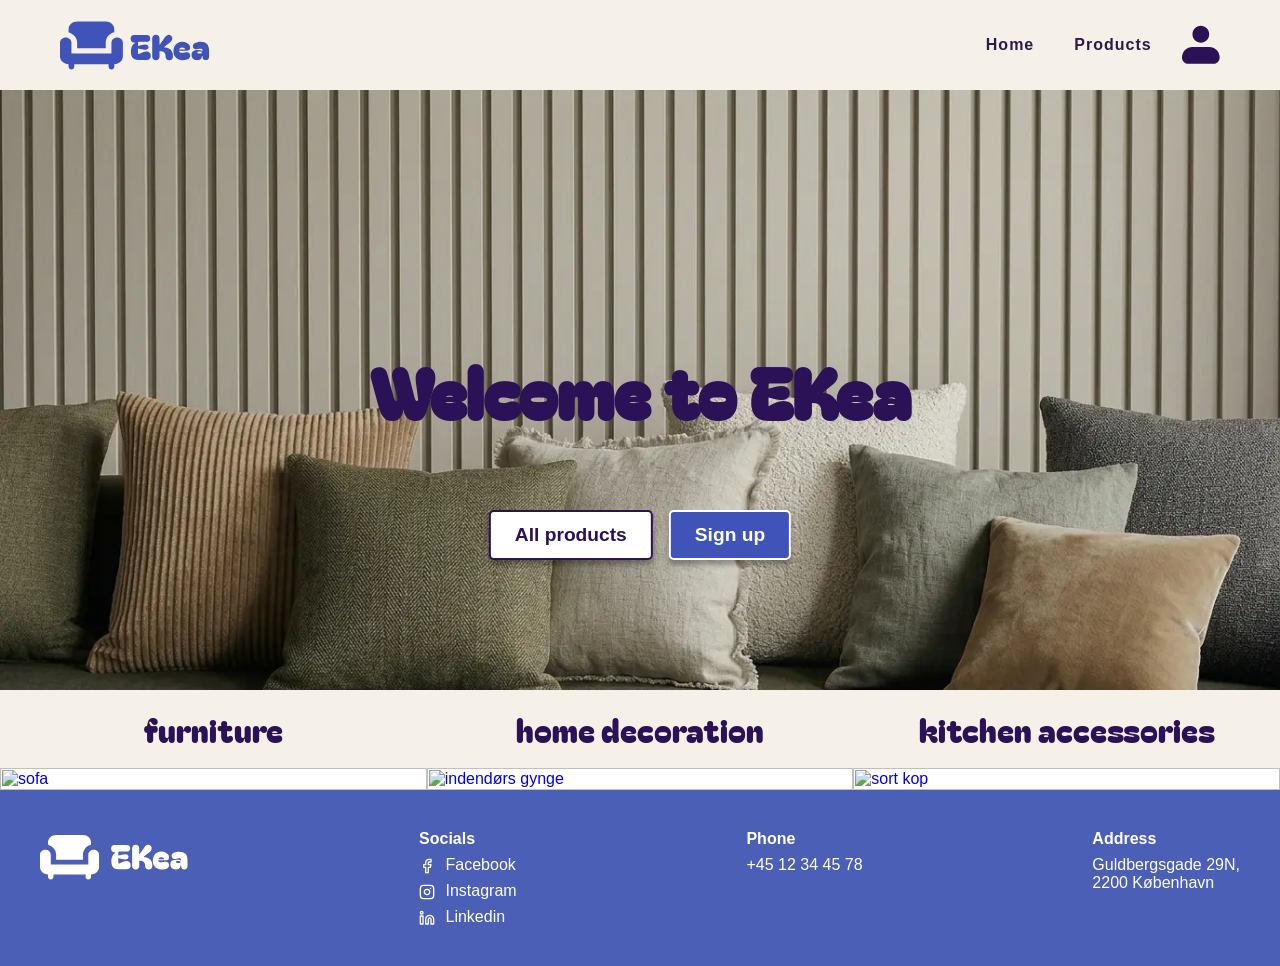
==== commit ad6efe1a: "Merge branch 'main' into alt-tags" ====
--- a/index.html
+++ b/index.html
@@ -28,8 +28,8 @@
         </div>
         <div>
           <ul class="nav-links">
-            <li><a href="index.html">Hjem</a></li>
-            <li><a href="produktliste.html">Produkter</a></li>
+            <li><a href="index.html">Home</a></li>
+            <li><a href="produktliste.html">Products</a></li>
           </ul>
           <button class="burger">
             <span class="line"></span>
@@ -51,22 +51,50 @@
       </section>
       <section class="categories-section">
         <div class="carousel-wrapper">
-          <button class="carousel-arrow left" onclick="slideCarousel(-1)">&#8592;</button>
+          <button class="carousel-arrow left" onclick="slideCarousel(-1)">
+            &#8592;
+          </button>
           <div class="category-carousel">
             <div class="category-slide">
-              <a class="category-label" href="produktliste.html?category=furniture">furniture</a>
-              <img src="https://cdn.dummyjson.com/product-images/furniture/annibale-colombo-sofa/3.webp" alt="sofa" />
+              <a
+                class="category-label"
+                href="produktliste.html?category=furniture"
+                >furniture</a
+              >
+              <a href="produktliste.html?category=furniture"
+                ><img
+                  src="https://cdn.dummyjson.com/product-images/furniture/annibale-colombo-sofa/3.webp"
+                  alt="sofa"
+              /></a>
             </div>
             <div class="category-slide">
-              <a class="category-label" href="produktliste.html?category=home-decoration">home decoration</a>
-              <img src="https://cdn.dummyjson.com/product-images/home-decoration/decoration-swing/1.webp" alt="indendørs gynge" />
+              <a
+                class="category-label"
+                href="produktliste.html?category=home-decoration"
+                >home decoration</a
+              >
+              <a href="produktliste.html?category=home-decoration"
+                ><img
+                  src="https://cdn.dummyjson.com/product-images/home-decoration/decoration-swing/1.webp"
+                  alt="indendørs gynge"
+              /></a>
             </div>
             <div class="category-slide">
-              <a class="category-label" href="produktliste.html?category=kitchen-accessories">kitchen accessories</a>
-              <img src="https://cdn.dummyjson.com/product-images/kitchen-accessories/black-aluminium-cup/1.webp" alt="sort kop" />
+              <a
+                class="category-label"
+                href="produktliste.html?category=kitchen-accessories"
+                >kitchen accessories</a
+              >
+              <a href="produktliste.html?category=kitchen-accessories"
+                ><img
+                  src="https://cdn.dummyjson.com/product-images/kitchen-accessories/black-aluminium-cup/1.webp"
+                  alt="sort kop"
+              /></a>
             </div>
           </div>
-          <button class="carousel-arrow right" onclick="slideCarousel(1)">&#8594;</button>
+          <button class="carousel-arrow right" onclick="slideCarousel(1)">
+            &#8594;
+          </button>
         </div>
       </section>
     </main>
